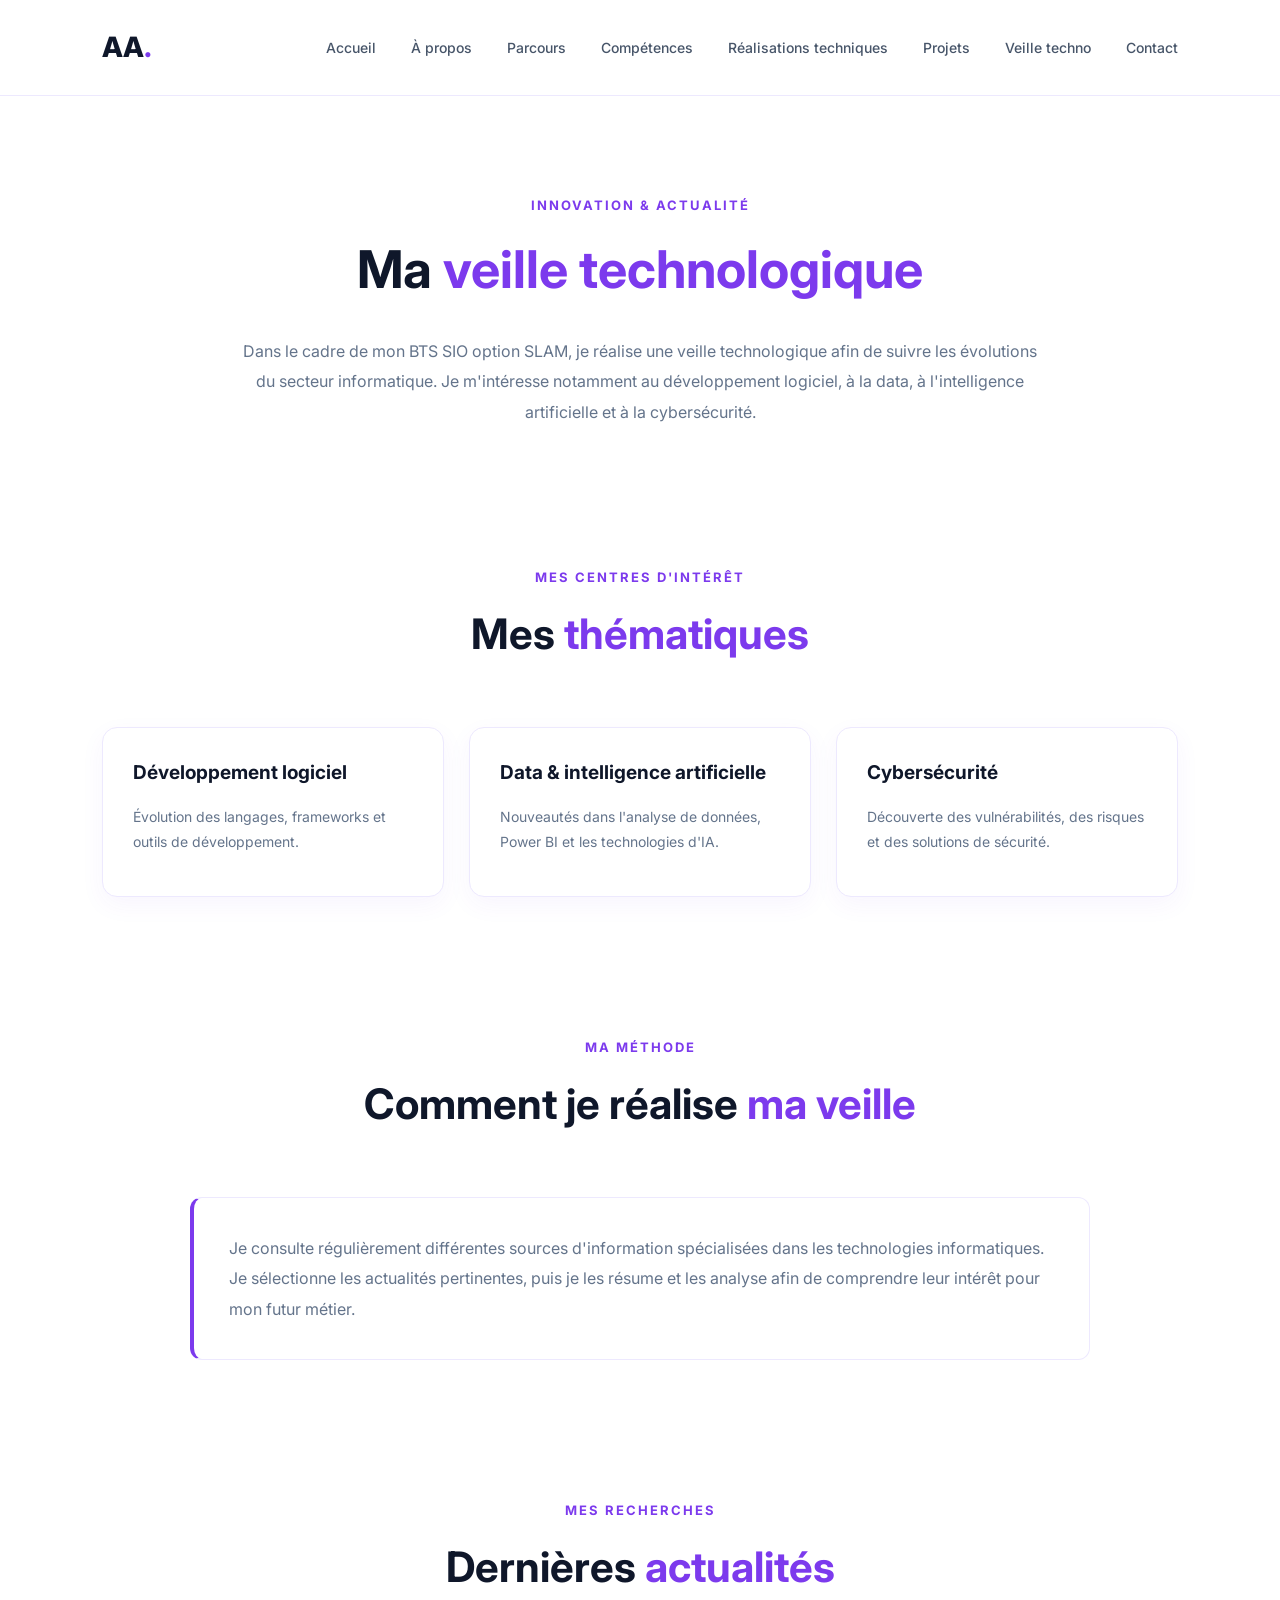
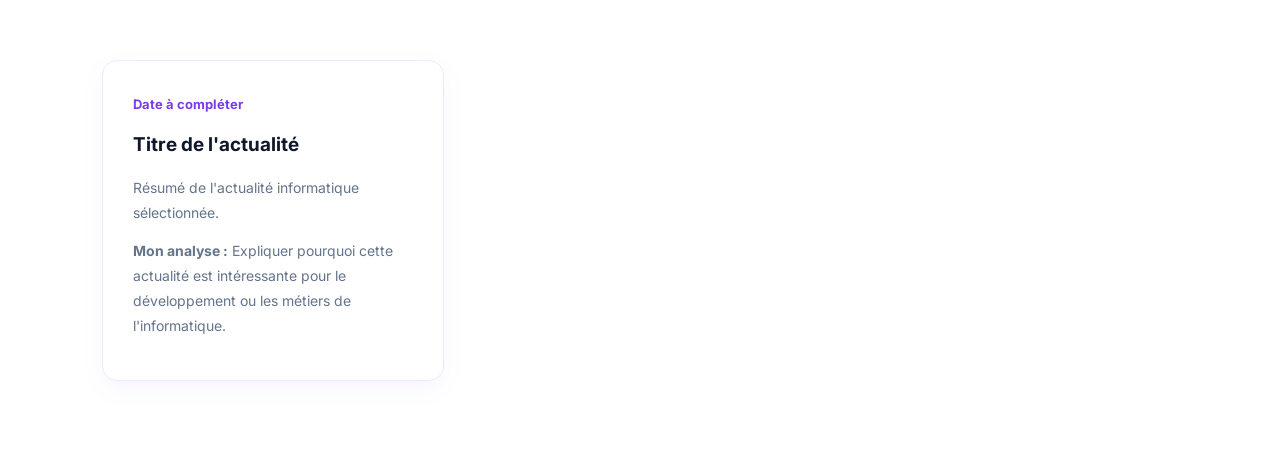
==== veille.html @ 3977fae3 "Initialisation du portfolio BTS SIO" ====
<!DOCTYPE html>
<html lang="fr">
<head>
    <meta charset="UTF-8">
    <meta name="viewport" content="width=device-width, initial-scale=1.0">

    <title>Veille technologique | Portfolio Alvin</title>

    <link rel="stylesheet" href="css/style.css">
    <script src="js/script.js" defer></script>
</head>

<body>

    <!-- Navigation -->
    <header>
        <nav class="navbar">
            <a href="index.html#accueil" class="logo">
                AA<span>.</span>
            </a>

            <ul class="nav-links">
                <li><a href="index.html#accueil">Accueil</a></li>
                <li><a href="index.html#apropos">À propos</a></li>
                <li><a href="index.html#parcours">Parcours</a></li>
                <li><a href="index.html#competences">Compétences</a></li>
                <li><a href="#realisations-techniques">Réalisations techniques</a></li>
                <li><a href="index.html#projets">Projets</a></li>
                <li><a href="veille.html">Veille techno</a></li>
                <li><a href="index.html#contact">Contact</a></li>
            </ul>
        </nav>
    </header>

    <main>

        <!-- Introduction -->
        <section class="veille-intro">

            <p class="section-subtitle">
                INNOVATION & ACTUALITÉ
            </p>

            <h1>
                Ma <span>veille technologique</span>
            </h1>

            <p>
                Dans le cadre de mon BTS SIO option SLAM,
                je réalise une veille technologique afin
                de suivre les évolutions du secteur informatique.
                Je m'intéresse notamment au développement
                logiciel, à la data, à l'intelligence
                artificielle et à la cybersécurité.
            </p>

        </section>

        <!-- Thématiques -->
        <section class="veille-section">

            <div class="section-heading">
                <p class="section-subtitle">MES CENTRES D'INTÉRÊT</p>
                <h2>Mes <span>thématiques</span></h2>
            </div>

            <div class="veille-grid">

                <article class="veille-card">
                    <h3> Développement logiciel</h3>
                    <p>
                        Évolution des langages, frameworks
                        et outils de développement.
                    </p>
                </article>

                <article class="veille-card">
                    <h3> Data & intelligence artificielle</h3>
                    <p>
                        Nouveautés dans l'analyse de données,
                        Power BI et les technologies d'IA.
                    </p>
                </article>

                <article class="veille-card">
                    <h3> Cybersécurité</h3>
                    <p>
                        Découverte des vulnérabilités,
                        des risques et des solutions de sécurité.
                    </p>
                </article>

            </div>

        </section>

        <!-- Méthodologie -->
        <section class="veille-section">

            <div class="section-heading">
                <p class="section-subtitle">MA MÉTHODE</p>
                <h2>Comment je réalise <span>ma veille</span></h2>
            </div>

            <div class="veille-method">
                <p>
                    Je consulte régulièrement différentes
                    sources d'information spécialisées
                    dans les technologies informatiques.
                    Je sélectionne les actualités pertinentes,
                    puis je les résume et les analyse
                    afin de comprendre leur intérêt
                    pour mon futur métier.
                </p>
            </div>

        </section>

        <!-- Actualités -->
        <section class="veille-section">

            <div class="section-heading">
                <p class="section-subtitle">MES RECHERCHES</p>
                <h2>Dernières <span>actualités</span></h2>
            </div>

            <div class="veille-grid">

                <!-- Modèle à dupliquer -->
                <article class="veille-card">

                    <span class="veille-date">
                        Date à compléter
                    </span>

                    <h3>Titre de l'actualité</h3>

                    <p>
                        Résumé de l'actualité informatique
                        sélectionnée.
                    </p>

                    <p>
                        <strong>Mon analyse :</strong>
                        Expliquer pourquoi cette actualité
                        est intéressante pour le développement
                        ou les métiers de l'informatique.
                    </p>

                    <!-- Ajouter ici le lien vers la source -->

                </article>

            </div>

        </section>

    </main>

</body>
</html>
---- css/style.css ----
@import url('https://fonts.googleapis.com/css2?family=Inter:wght@400;500;600;700;800&display=swap');

/* =====================================
   1. VARIABLES DE COULEURS
===================================== */

:root {
    --primary: #7c3aed;
    --primary-dark: #6d28d9;
    --primary-light: #f5f3ff;

    --background: #ffffff;
    --white: #ffffff;

    --text-dark: #0f172a;
    --text-secondary: #64748b;
    --text-light: #475569;

    --border: #ddd6fe;
}

/* =====================================
   2. STYLES GENERAUX
===================================== */

* {
    margin: 0;
    padding: 0;
    box-sizing: border-box;
}

html {
    scroll-behavior: smooth;
}

body {
    font-family: 'Inter', sans-serif;
    background-color: var(--background);
    color: var(--text-dark);
    line-height: 1.6;
}

a {
    text-decoration: none;
}

a:focus-visible {
    outline: 3px solid var(--primary);
    outline-offset: 4px;
}

/* =====================================
   3. BARRE DE NAVIGATION
===================================== */

.navbar {

    display: flex;
    flex-direction: row;
    justify-content: space-between;
    align-items: center;

    width: 100%;
    padding: 25px 8%;

    background-color: var(--white);
    border-bottom: 1px solid #ede9fe;
}

.logo {
    font-size: 28px;
    font-weight: 800;
    color: var(--text-dark);
}

.logo span {
    color: var(--primary);
}

.nav-links {
    display: flex;
    align-items: center;
    gap: 35px;
    list-style: none;
}

.nav-links a {
    color: var(--text-light);
    font-size: 14px;
    font-weight: 500;

    transition: color 0.3s ease;
}

.nav-links a:hover {
    color: var(--primary);
}
/* Navbar qui reste visible pendant le défilement */

header {
    position: fixed;
    top: 0;
    left: 0;
    width: 100%;
    z-index: 1000;
    background-color: white;
}
body {
    padding-top: 95px;
}

section {
    scroll-margin-top: 110px;
}
/* =====================================
   4. SECTION ACCUEIL
===================================== */

.hero {
    min-height: 85vh;

    display: grid;
    grid-template-columns: 1.2fr 1fr;
    align-items: center;
    gap: 60px;

    padding: 80px 8%;
}

.hero-content {
    max-width: 750px;
}

.intro {
    color: var(--primary);
    font-size: 15px;
    font-weight: 600;
    margin-bottom: 18px;
}

.hero h1 {
    font-size: clamp(36px, 5vw, 64px);
    font-weight: 800;
    line-height: 1.2;
    margin-bottom: 18px;
}

.hero h1 span {
    color: var(--primary);
}

.hero h2 {
    font-size: 24px;
    font-weight: 600;
    color: var(--text-light);
    margin-bottom: 25px;
}

.description {
    font-size: 17px;
    color: var(--text-secondary);
    line-height: 1.8;
    margin-bottom: 35px;
}

/* =====================================
   5. BOUTONS
===================================== */

.hero-buttons {
    display: flex;
    flex-wrap: wrap;
    gap: 15px;
}

.btn-primary,
.btn-secondary {
    display: inline-flex;
    justify-content: center;
    align-items: center;

    padding: 14px 25px;
    border-radius: 9px;

    font-size: 14px;
    font-weight: 600;

    transition:
        background-color 0.3s ease,
        transform 0.3s ease,
        box-shadow 0.3s ease;
}

/* Bouton principal violet */

.btn-primary {
    background-color: var(--primary);
    color: var(--white);
    box-shadow: 0 6px 18px rgba(124, 58, 237, 0.15);
}

.btn-primary:hover {
    background-color: var(--primary-dark);
    transform: translateY(-3px);
    box-shadow: 0 10px 24px rgba(124, 58, 237, 0.22);
}

/* Bouton secondaire */

.btn-secondary {
    border: 2px solid var(--primary);
    color: var(--primary);
    background-color: transparent;
}

.btn-secondary:hover {
    background-color: var(--primary-light);
    transform: translateY(-3px);
}

/* =====================================
   6. CARTE INFORMATIQUE
===================================== */

.hero-visual {
    display: flex;
    justify-content: center;
    align-items: center;
}

.profile-card {
    width: 100%;
    max-width: 450px;

    padding: 55px 30px;

    background: linear-gradient(
        135deg,
        #f5f3ff,
        #ede9fe
    );

    border: 1px solid var(--border);
    border-radius: 24px;

    text-align: center;

    box-shadow: 0 20px 50px rgba(124, 58, 237, 0.08);

    transition:
        transform 0.3s ease,
        box-shadow 0.3s ease;
}

.profile-card:hover {
    transform: translateY(-8px);
    box-shadow: 0 25px 60px rgba(124, 58, 237, 0.14);
}

/* Icône de développement */

.code-icon {
    font-size: 75px;
    font-weight: 800;
    line-height: 1.2;
    color: var(--primary);

    margin-bottom: 20px;
}

/* Titre de la carte */

.profile-card h3 {
    font-size: 25px;
    font-weight: 700;

    margin-bottom: 12px;
}

.profile-card p {
    font-size: 14px;
    color: var(--text-secondary);

    margin-bottom: 25px;
}

/* =====================================
   7. BADGES DES TECHNOLOGIES
===================================== */

.tech-tags {
    display: flex;
    flex-wrap: wrap;
    justify-content: center;
    gap: 10px;
}

.tech-tags span {
    padding: 8px 14px;

    background-color: var(--white);
    color: var(--primary-dark);

    font-size: 13px;
    font-weight: 600;

    border: 1px solid var(--border);
    border-radius: 8px;

    transition:
        transform 0.3s ease,
        background-color 0.3s ease;
}

.tech-tags span:hover {
    background-color: var(--primary-light);
    transform: translateY(-3px);
}

/* =====================================
   8. RESPONSIVE TABLETTE
===================================== */

@media (max-width: 900px) {

    .hero {
        grid-template-columns: 1fr;
        gap: 50px;
        padding: 60px 6%;
    }

    .hero-content {
        max-width: 100%;
    }

    .hero-visual {
        width: 100%;
    }

    .profile-card {
        max-width: 500px;
    }

    .nav-links {
        gap: 18px;
    }
}

/* =====================================
   9. RESPONSIVE TELEPHONE
===================================== */

@media (max-width: 768px) {

    .navbar {
        flex-direction: column;
        gap: 20px;
        padding: 20px 5%;
    }

    .nav-links {
        flex-wrap: wrap;
        justify-content: center;
        gap: 15px;
    }

    .nav-links a {
        font-size: 13px;
    }

    .hero {
        min-height: auto;
        padding: 60px 6%;
        gap: 40px;
    }

    .hero h1 {
        font-size: 38px;
    }

    .hero h2 {
        font-size: 20px;
    }

    .description {
        font-size: 15px;
    }

    .hero-buttons {
        flex-direction: column;
        align-items: stretch;
    }

    .profile-card {
        padding: 40px 20px;
    }

    .code-icon {
        font-size: 60px;
    }

    .profile-card h3 {
        font-size: 22px;
    }
}

/* =====================================
   10. ACCESSIBILITE
===================================== */

@media (prefers-reduced-motion: reduce) {
    html {
        scroll-behavior: auto;
    }

    *,
    *::before,
    *::after {
        transition-duration: 0.01ms !important;
        animation-duration: 0.01ms !important;
    }
}

/* =====================================
   11. SECTION À PROPOS
===================================== */

.about {
    padding: 100px 8%;
    background-color: #ffffff;
}

.section-heading {
    text-align: center;
    margin-bottom: 60px;
}

.section-subtitle {
    color: var(--primary);
    font-size: 13px;
    font-weight: 700;
    letter-spacing: 2px;
    margin-bottom: 12px;
}

.section-heading h2 {
    font-size: clamp(30px, 4vw, 42px);
    color: var(--text-dark);
}

.section-heading h2 span {
    color: var(--primary);
}

.about-content {
    display: grid;
    grid-template-columns: 1.3fr 1fr;
    gap: 70px;
    align-items: center;
    max-width: 1200px;
    margin: 0 auto;
}

.about-text h3 {
    font-size: 26px;
    margin-bottom: 25px;
}

.about-text p {
    color: var(--text-secondary);
    font-size: 16px;
    line-height: 1.9;
    margin-bottom: 20px;
}

.about-text .btn-primary {
    margin-top: 15px;
}

.about-info {
    display: flex;
    flex-direction: column;
    gap: 18px;
}

.info-card {
    background-color: #ffffff;
    border: 1px solid #ede9fe;
    border-left: 4px solid var(--primary);
    border-radius: 12px;
    padding: 25px;
    box-shadow: 0 5px 25px rgba(124, 58, 237, 0.05);
    transition: transform 0.3s ease;
}

.info-card:hover {
    transform: translateY(-4px);
}

.info-card h4 {
    color: var(--primary);
    font-size: 15px;
    margin-bottom: 8px;
}

.info-card p {
    color: var(--text-light);
    font-size: 15px;
}

/* Responsive */

@media (max-width: 900px) {
    .about {
        padding: 70px 6%;
    }

    .about-content {
        grid-template-columns: 1fr;
        gap: 35px;
    }

    .section-heading {
        margin-bottom: 40px;
    }
}

/* =====================================
   12. SECTION PARCOURS
===================================== */

.parcours {
    padding: 100px 8%;
    background-color: #ffffff;
}

/* Conteneur de la frise */

.timeline {
    position: relative;
    max-width: 950px;
    margin: 0 auto;
    padding-left: 45px;
}

/* Ligne verticale violette */

.timeline::before {
    content: "";
    position: absolute;
    top: 12px;
    bottom: 12px;
    left: 13px;

    width: 3px;
    background-color: #ddd6fe;
    border-radius: 5px;
}

/* Étape de la frise */

.timeline-item {
    position: relative;
    margin-bottom: 35px;
}

.timeline-item:last-child {
    margin-bottom: 0;
}

/* Points violets */

.timeline-item::before {
    content: "";
    position: absolute;

    top: 25px;
    left: -40px;

    width: 16px;
    height: 16px;

    background-color: var(--primary);
    border: 4px solid #ffffff;
    border-radius: 50%;

    box-shadow: 0 0 0 3px #ddd6fe;
    z-index: 1;
}

/* Cartes */

.timeline-content {
    background-color: #ffffff;
    border: 1px solid #ede9fe;
    border-radius: 14px;

    padding: 30px;

    box-shadow: 0 8px 30px rgba(124, 58, 237, 0.05);

    transition: transform 0.3s ease;
}

.timeline-content:hover {
    transform: translateY(-5px);
}

/* Dates */

.timeline-date {
    display: inline-block;
    color: var(--primary);
    font-weight: 700;
    font-size: 14px;
    margin-bottom: 12px;
}

/* Titres */

.timeline-content h3 {
    font-size: 21px;
    color: var(--text-dark);
    margin-bottom: 5px;
}

.timeline-content h4 {
    font-size: 14px;
    color: var(--primary-dark);
    font-weight: 500;
    margin-bottom: 15px;
}

/* Descriptions */

.timeline-content p {
    color: var(--text-secondary);
    font-size: 15px;
    line-height: 1.8;
}

/* Responsive */

@media (max-width: 768px) {

    .parcours {
        padding: 70px 6%;
    }

    .timeline {
        padding-left: 35px;
    }

    .timeline::before {
        left: 8px;
    }

    .timeline-item::before {
        left: -32px;
    }

    .timeline-content {
        padding: 22px;
    }

    .timeline-content h3 {
        font-size: 19px;
    }
}

/* =====================================
   13. SECTION COMPETENCES
===================================== */

.competences {
    padding: 100px 8%;
    background-color: #ffffff;
}

.skills-grid {
    display: grid;
    grid-template-columns: repeat(2, 1fr);
    gap: 25px;
    max-width: 1100px;
    margin: 0 auto;
}

.skill-card {
    padding: 35px;
    background-color: #ffffff;
    border: 1px solid #ede9fe;
    border-radius: 15px;

    box-shadow: 0 8px 25px rgba(124, 58, 237, 0.05);
    transition: transform 0.3s ease,
                box-shadow 0.3s ease;
}

.skill-card:hover {
    transform: translateY(-5px);
    box-shadow: 0 12px 30px rgba(124, 58, 237, 0.12);
}

.skill-card h3 {
    font-size: 20px;
    margin-bottom: 25px;
    color: var(--text-dark);
}

.skill-tags {
    display: flex;
    flex-wrap: wrap;
    gap: 10px;
}

.skill-tags span {
    background-color: var(--primary-light);
    color: var(--primary-dark);
    padding: 9px 15px;
    border-radius: 8px;
    font-size: 14px;
    font-weight: 600;
}

/* Affichage sur téléphone */

@media (max-width: 768px) {
    .competences {
        padding: 70px 6%;
    }

    .skills-grid {
        grid-template-columns: 1fr;
    }

    .skill-card {
        padding: 25px;
    }
}

/* =====================================
   14. SECTION PROJETS
===================================== */

.projets {
    padding: 100px 8%;
    background-color: #ffffff;
}

.projects-grid {
    display: grid;
    grid-template-columns: repeat(3, minmax(0, 1fr));
    gap: 25px;
    max-width: 1200px;
    margin: 0 auto;
}
/* STATUT DES PROJETS */

.project-status {
    display: inline-block;
    width: fit-content;
    padding: 7px 12px;
    margin-bottom: 15px;
    background: #f3eeff;
    color: #7138d8;
    border-radius: 20px;
    font-size: 12px;
    font-weight: 600;
}

.project-card {
    background: white;
    border: 1px solid #ede9fe;
    border-radius: 15px;
    overflow: hidden;

    box-shadow: 0 8px 25px rgba(124, 58, 237, 0.05);
    transition: transform 0.3s ease,
                box-shadow 0.3s ease;
}

.project-card:hover {
    transform: translateY(-6px);
    box-shadow: 0 15px 35px rgba(124, 58, 237, 0.12);
}

.project-image {
    height: 180px;
    background-color: #f5f3ff;

    display: flex;
    justify-content: center;
    align-items: center;
}

.project-image span {
    font-size: 65px;
}

.project-content {
    padding: 25px;
}

.project-content h3 {
    font-size: 20px;
    margin-bottom: 15px;
    color: var(--text-dark);
}

.project-content p {
    color: var(--text-secondary);
    font-size: 14px;
    line-height: 1.8;
    margin-bottom: 20px;
}

.project-tags {
    display: flex;
    flex-wrap: wrap;
    gap: 8px;
}

.project-tags span {
    background-color: var(--primary-light);
    color: var(--primary-dark);
    padding: 7px 12px;
    border-radius: 7px;
    font-size: 12px;
    font-weight: 600;
}

/* Responsive */

@media (max-width: 1000px) {
    .projects-grid {
        grid-template-columns: repeat(2, minmax(0, 1fr));
    }
}

@media (max-width: 650px) {
    .projets {
        padding: 70px 6%;
    }

    .projects-grid {
        grid-template-columns: 1fr;
    }
}

/* =====================================
   15. SECTION CONTACT
===================================== */

.contact {
    padding: 100px 8%;
    background-color: #ffffff;
}

.contact-container {
    display: grid;
    grid-template-columns: 1fr 1.2fr;
    gap: 40px;
    max-width: 1100px;
    margin: 0 auto;
}

.contact-info,
.contact-form {
    background: white;
    border: 1px solid #ede9fe;
    border-radius: 15px;
    padding: 35px;
    box-shadow: 0 8px 25px rgba(124, 58, 237, 0.05);
}

/* Coordonnées */

.contact-info h3 {
    font-size: 22px;
    margin-bottom: 30px;
}

.contact-item {
    margin-bottom: 30px;
}

.contact-item h4 {
    color: var(--primary);
    margin-bottom: 8px;
}

.contact-item p,
.contact-item a {
    color: var(--text-secondary);
    font-size: 15px;
}

.contact-item a:hover {
    color: var(--primary);
}

/* Formulaire */

.contact-form {
    display: flex;
    flex-direction: column;
    gap: 12px;
}

.contact-form label {
    font-weight: 600;
    font-size: 14px;
}

.contact-form input,
.contact-form textarea {
    width: 100%;
    padding: 14px;
    border: 1px solid #ddd6fe;
    border-radius: 8px;
    font-family: inherit;
    font-size: 14px;
    background-color: white;
}

.contact-form input:focus,
.contact-form textarea:focus {
    outline: none;
    border-color: var(--primary);
    box-shadow: 0 0 0 3px #ede9fe;
}

.contact-form textarea {
    resize: vertical;
}

.contact-form button {
    border: none;
    cursor: pointer;
    margin-top: 10px;
}

/* Responsive */

@media (max-width: 768px) {
    .contact {
        padding: 70px 6%;
    }

    .contact-container {
        grid-template-columns: 1fr;
    }

    .contact-info,
    .contact-form {
        padding: 25px;
    }
}

/* =====================================
   16. PAGE VEILLE TECHNOLOGIQUE
===================================== */

.veille-intro {
    text-align: center;
    padding: 100px 8% 70px;
    background-color: #ffffff;
}

.veille-intro h1 {
    font-size: clamp(32px, 5vw, 52px);
    margin-bottom: 25px;
}

.veille-intro h1 span {
    color: var(--primary);
}

.veille-intro > p:last-child {
    max-width: 800px;
    margin: 0 auto;
    color: var(--text-secondary);
    font-size: 16px;
    line-height: 1.9;
}

.veille-section {
    padding: 70px 8%;
    background-color: #ffffff;
}

.veille-grid {
    display: grid;
    grid-template-columns: repeat(3, minmax(0, 1fr));
    gap: 25px;
    max-width: 1200px;
    margin: 0 auto;
}

.veille-card {
    padding: 30px;
    background-color: #ffffff;
    border: 1px solid #ede9fe;
    border-radius: 15px;
    box-shadow: 0 8px 25px rgba(124, 58, 237, 0.05);
    transition: transform 0.3s ease;
}

.veille-card:hover {
    transform: translateY(-5px);
}

.veille-card h3 {
    font-size: 19px;
    margin-bottom: 15px;
    color: var(--text-dark);
}

.veille-card p {
    color: var(--text-secondary);
    font-size: 14px;
    line-height: 1.8;
    margin-bottom: 12px;
}

.veille-date {
    display: inline-block;
    color: var(--primary);
    font-size: 13px;
    font-weight: 700;
    margin-bottom: 15px;
}

.veille-method {
    max-width: 900px;
    margin: 0 auto;
    padding: 35px;
    border: 1px solid #ede9fe;
    border-left: 4px solid var(--primary);
    border-radius: 12px;
}

.veille-method p {
    color: var(--text-secondary);
    line-height: 1.9;
}

/* Responsive */

@media (max-width: 900px) {
    .veille-grid {
        grid-template-columns: repeat(2, minmax(0, 1fr));
    }
}

@media (max-width: 650px) {
    .veille-intro {
        padding: 70px 6% 40px;
    }

    .veille-section {
        padding: 50px 6%;
    }

    .veille-grid {
        grid-template-columns: 1fr;
    }

    .veille-card {
        padding: 25px;
    }
}

/* =====================================
   18. SECTION FORMATION BTS SIO
===================================== */

.formation {
    padding: 100px 8%;
    background-color: #ffffff;
}

.formation-intro {
    max-width: 800px;
    margin: -25px auto 50px;
    text-align: center;
}

.formation-intro p {
    color: var(--text-secondary);
    font-size: 16px;
    line-height: 1.9;
}

.formation-grid {
    display: grid;
    grid-template-columns: repeat(2, 1fr);
    gap: 25px;
    max-width: 1100px;
    margin: 0 auto 60px;
}

.formation-card {
    position: relative;
    padding: 35px;
    border: 1px solid #ede9fe;
    border-radius: 15px;
    background-color: #ffffff;
    box-shadow: 0 8px 25px rgba(124, 58, 237, 0.05);
    transition: transform 0.3s ease;
}

.formation-card:hover {
    transform: translateY(-5px);
}

.formation-selected {
    border: 2px solid var(--primary);
}

.formation-badge {
    display: inline-block;
    color: var(--primary);
    background-color: var(--primary-light);
    padding: 6px 12px;
    border-radius: 6px;
    font-size: 11px;
    font-weight: 700;
    margin-bottom: 15px;
}

.formation-card h3 {
    color: var(--primary);
    font-size: 28px;
    margin-bottom: 8px;
}

.formation-card h4 {
    font-size: 15px;
    color: var(--text-dark);
    margin-bottom: 20px;
}

.formation-card p {
    color: var(--text-secondary);
    font-size: 14px;
    line-height: 1.8;
    margin-bottom: 20px;
}

.formation-card ul {
    padding-left: 20px;
    color: var(--text-light);
}

.formation-card li {
    font-size: 14px;
    margin-bottom: 12px;
}

/* Documents officiels */

.formation-documents {
    max-width: 1100px;
    margin: 0 auto;
    padding: 35px;
    background-color: #ffffff;
    border: 1px solid #ede9fe;
    border-radius: 15px;
    text-align: center;
}

.formation-documents h3 {
    font-size: 22px;
    margin-bottom: 12px;
}

.formation-documents > p {
    color: var(--text-secondary);
    font-size: 14px;
    margin-bottom: 25px;
}

.formation-buttons {
    display: flex;
    justify-content: center;
    align-items: center;
    flex-wrap: wrap;
    gap: 15px;
}

.formation-link {
    color: var(--primary);
    font-size: 14px;
    font-weight: 600;
}

.formation-link:hover {
    color: var(--primary-dark);
}

/* Responsive */

@media (max-width: 768px) {

    .formation {
        padding: 70px 6%;
    }

    .formation-grid {
        grid-template-columns: 1fr;
    }

    .formation-card {
        padding: 25px;
    }

    .formation-documents {
        padding: 25px;
    }

    .formation-buttons {
        flex-direction: column;
    }

    .formation-buttons a {
        width: 100%;
        text-align: center;
    }
}

/* =====================================
   REALISATIONS TECHNIQUES
===================================== */

.realisations-techniques {
    padding: 100px 8%;
    background: #ffffff;
}

.realisations-intro {
    max-width: 750px;
    margin: -25px auto 50px;
    text-align: center;
}

.realisations-intro p {
    color: var(--text-secondary);
    font-size: 16px;
    line-height: 1.8;
}

.realisations-grid {
    max-width: 1200px;
    margin: auto;
    display: grid;
    grid-template-columns: repeat(3, 1fr);
    gap: 25px;
}

.realisation-card {
    display: flex;
    flex-direction: column;
    padding: 30px;
    background: #ffffff;
    border: 1px solid #ede5ff;
    border-radius: 16px;
    box-shadow: 0 8px 25px rgba(113, 56, 216, 0.05);
    transition: 0.3s ease;
}

.realisation-card:hover {
    transform: translateY(-7px);
    box-shadow: 0 12px 30px rgba(113, 56, 216, 0.12);
    border-color: #7138d8;
}

.realisation-icon {
    font-size: 35px;
    margin-bottom: 20px;
}

.realisation-category {
    color: #7138d8;
    font-size: 12px;
    font-weight: 700;
    margin-bottom: 12px;
    text-transform: uppercase;
    letter-spacing: 0.5px;
}

.realisation-card h3 {
    color: var(--text-dark);
    font-size: 20px;
    line-height: 1.4;
    margin-bottom: 15px;
}

.realisation-card p {
    color: var(--text-secondary);
    font-size: 14px;
    line-height: 1.8;
    margin-bottom: 22px;
}

.realisation-tags {
    display: flex;
    flex-wrap: wrap;
    gap: 8px;
    margin-bottom: 25px;
}

.realisation-tags span {
    background: #f3eeff;
    color: #7138d8;
    padding: 6px 10px;
    border-radius: 6px;
    font-size: 11px;
    font-weight: 600;
}

.realisation-button {
    display: inline-block;
    margin-top: auto;
    padding: 13px 16px;
    text-align: center;
    background: #7138d8;
    color: white;
    text-decoration: none;
    border-radius: 8px;
    font-size: 13px;
    font-weight: 600;
    transition: 0.3s ease;
}

.realisation-button:hover {
    background: #5722b5;
}

/* RESPONSIVE */

@media (max-width: 1000px) {
    .realisations-grid {
        grid-template-columns: repeat(2, 1fr);
    }
}

@media (max-width: 650px) {
    .realisations-techniques {
        padding: 70px 6%;
    }

    .realisations-grid {
        grid-template-columns: 1fr;
    }
}
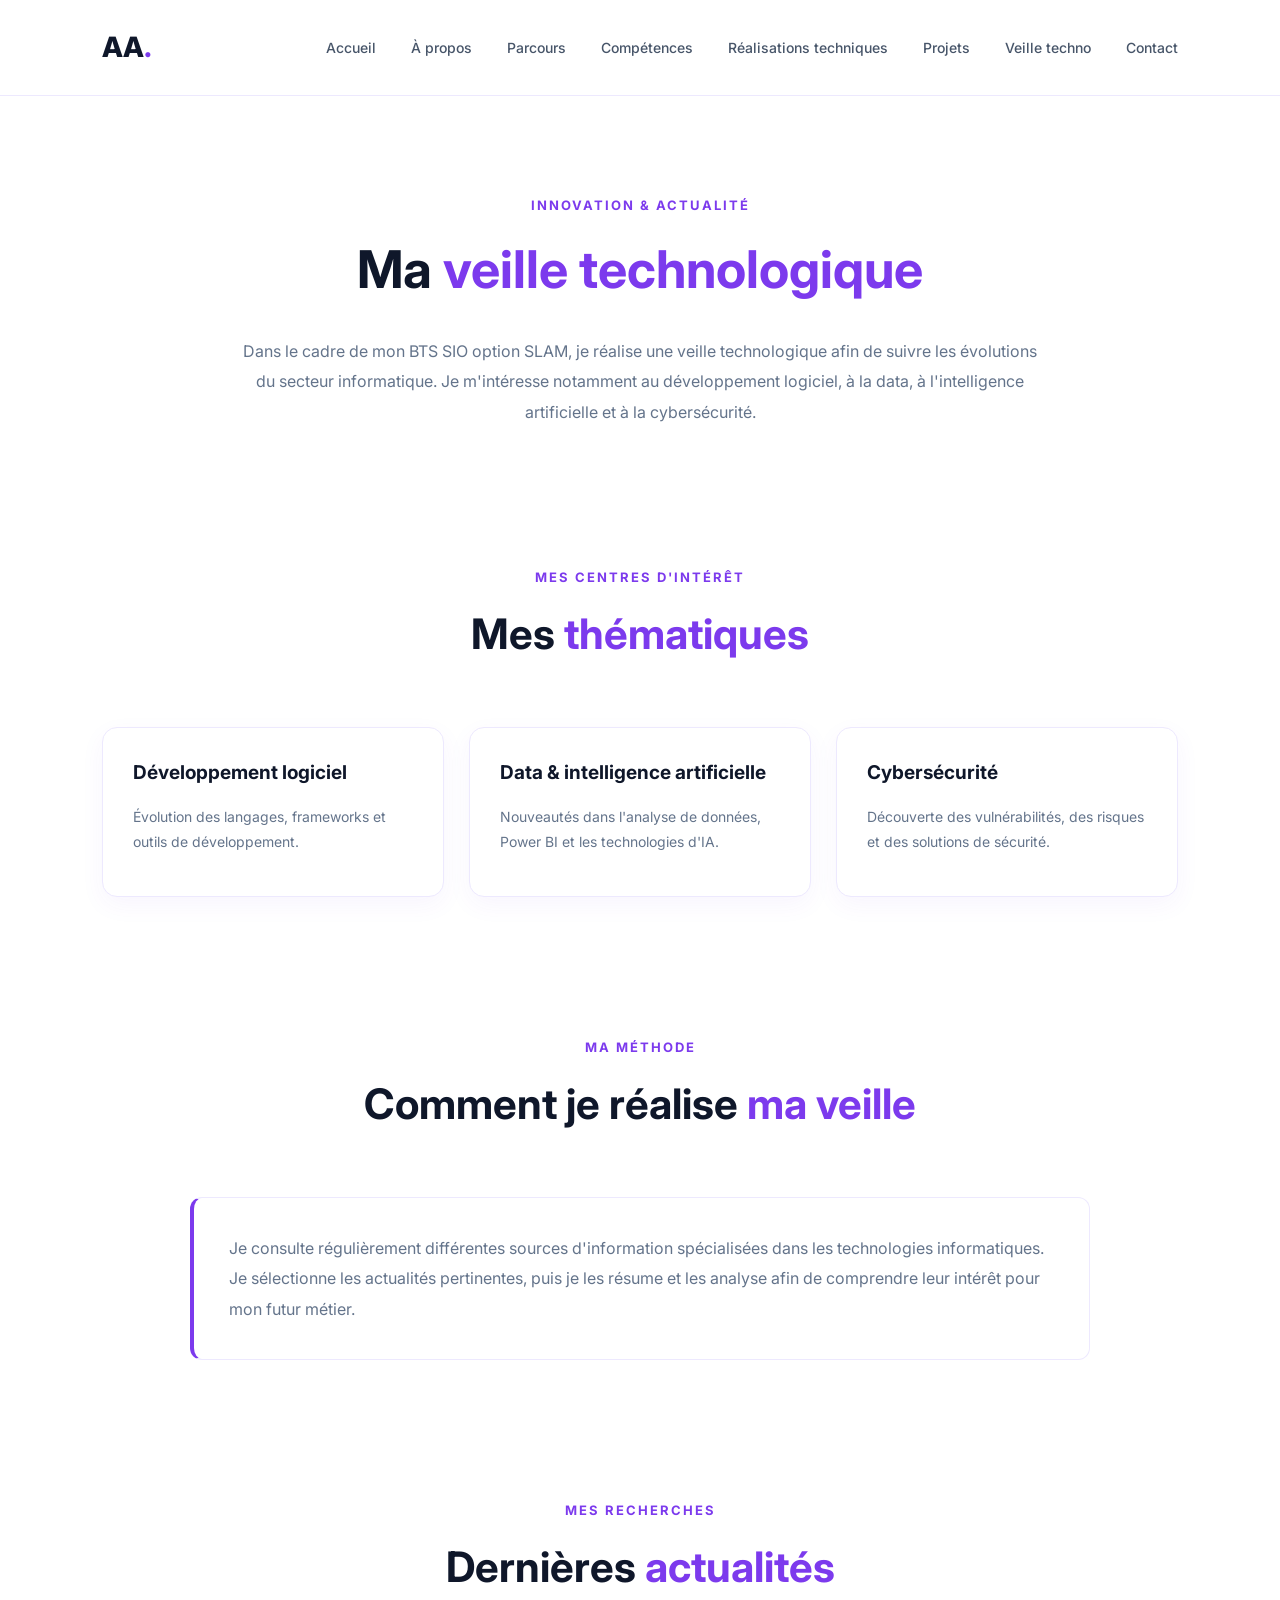
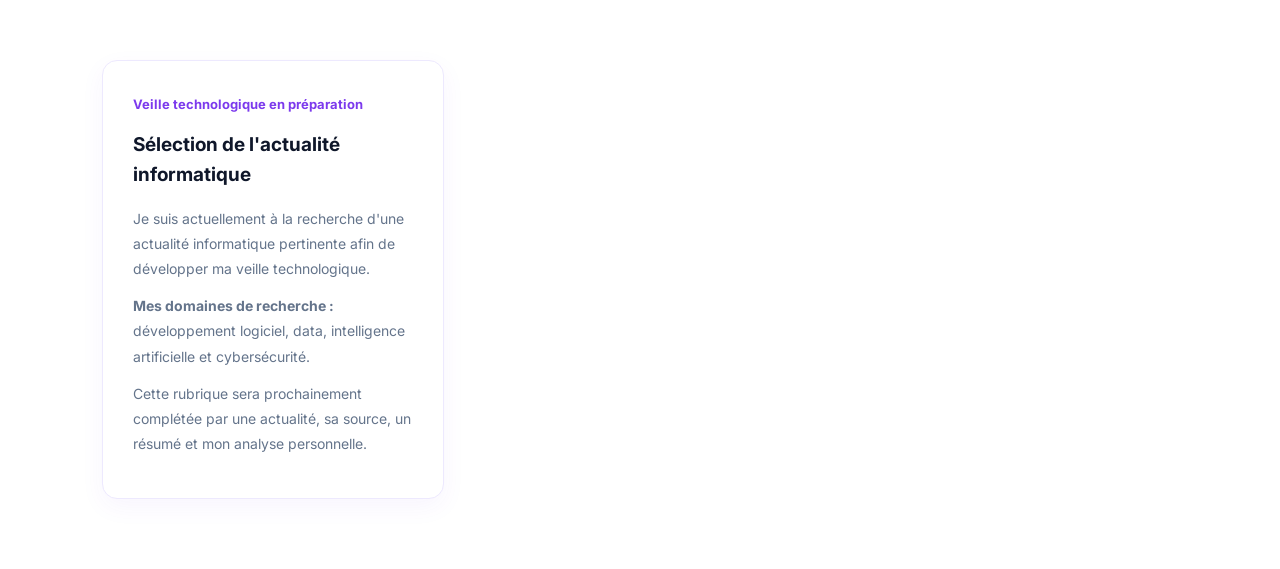
==== commit a93169f8: "Mise à jour de la veille technologique" ====
--- a/veille.html
+++ b/veille.html
@@ -128,29 +128,35 @@
             <div class="veille-grid">
 
                 <!-- Modèle à dupliquer -->
+                
                 <article class="veille-card">
 
                     <span class="veille-date">
-                        Date à compléter
+                        Veille technologique en préparation
                     </span>
 
-                    <h3>Titre de l'actualité</h3>
+                    <h3>Sélection de l'actualité informatique</h3>
 
                     <p>
-                        Résumé de l'actualité informatique
-                        sélectionnée.
+                        Je suis actuellement à la recherche d'une
+                        actualité informatique pertinente afin de
+                        développer ma veille technologique.
                     </p>
 
                     <p>
-                        <strong>Mon analyse :</strong>
-                        Expliquer pourquoi cette actualité
-                        est intéressante pour le développement
-                        ou les métiers de l'informatique.
+                        <strong>Mes domaines de recherche :</strong>
+                        développement logiciel, data, intelligence
+                        artificielle et cybersécurité.
                     </p>
 
-                    <!-- Ajouter ici le lien vers la source -->
+                    <p>
+                        Cette rubrique sera prochainement complétée
+                        par une actualité, sa source, un résumé et
+                        mon analyse personnelle.
+                    </p>
 
                 </article>
+
 
             </div>
 
